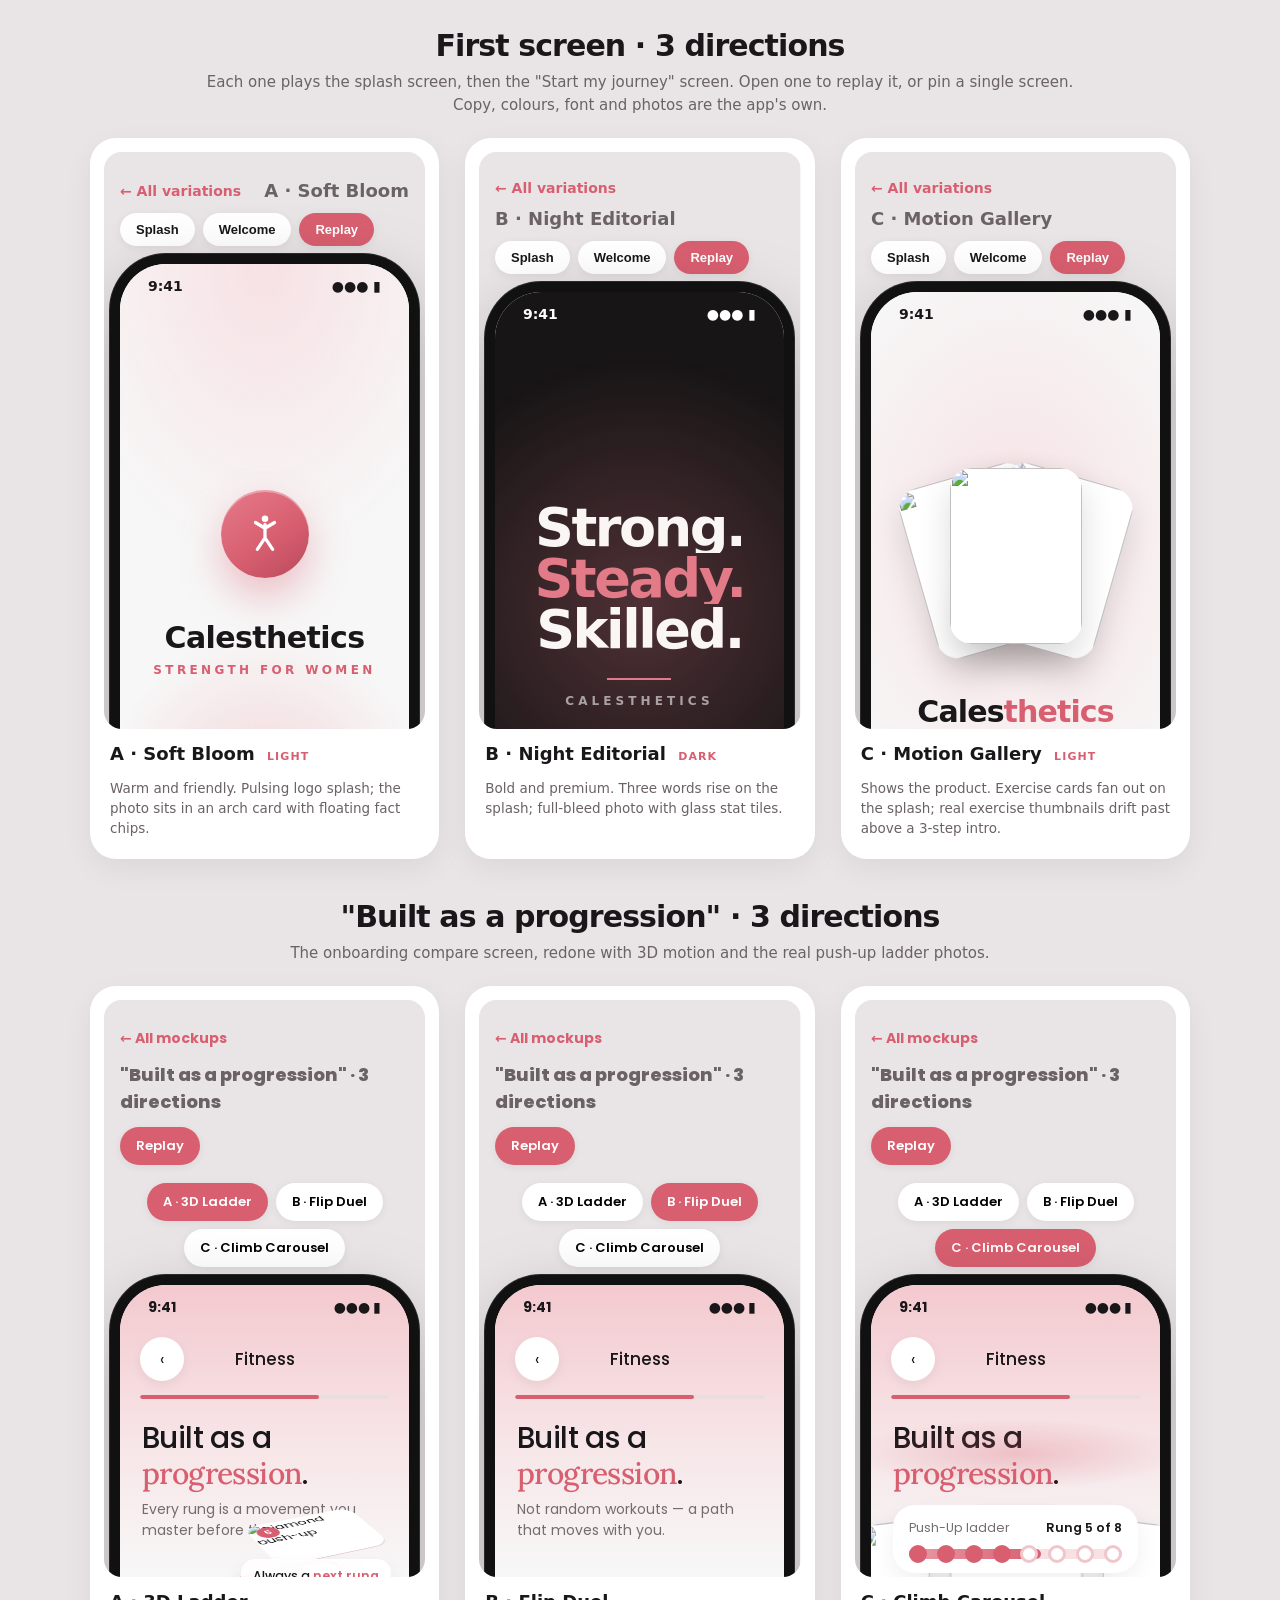
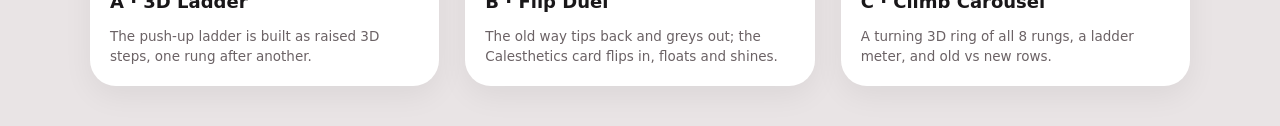
==== ui_mockup/index.html @ 9d2bd15e "Add UI mockups for Calesthetics app with shared styles and animations - Create shared CSS for consis" ====
<!doctype html>
<html lang="en">
<head>
<meta charset="utf-8">
<meta name="viewport" content="width=device-width, initial-scale=1">
<title>First Screen Mockups</title>
<link rel="preconnect" href="https://fonts.googleapis.com">
<link href="https://fonts.googleapis.com/css2?family=Manrope:wght@400;500;600;700;800&display=swap" rel="stylesheet">
<link rel="stylesheet" href="shared.css">
<style>
  body { gap: 22px; }
  header { max-width: 900px; text-align: center; }
  header h1 { font-size: 30px; font-weight: 800; letter-spacing: -.03em; color: var(--ink); }
  header p { margin-top: 8px; color: #6b6265; font-size: 15px; line-height: 1.5; }
  .grid { width: 100%; max-width: 1100px; display: grid; grid-template-columns: repeat(auto-fit, minmax(280px, 1fr)); gap: 26px; }
  .card {
    display: flex; flex-direction: column; gap: 14px; text-decoration: none; color: inherit;
    background: #fff; border-radius: 26px; padding: 14px; box-shadow: 0 10px 30px rgba(0,0,0,.06);
    transition: transform .25s ease, box-shadow .25s ease;
  }
  .card:hover { transform: translateY(-4px); box-shadow: 0 18px 40px rgba(0,0,0,.1); }
  .card iframe { width: 100%; aspect-ratio: 390/700; border: 0; border-radius: 18px; pointer-events: none; background: var(--bg); }
  .card h2 { font-size: 18px; font-weight: 800; padding: 0 6px; }
  .card p { font-size: 13.5px; color: #6b6265; line-height: 1.5; padding: 0 6px 6px; }
  .tag { display: inline-block; margin-left: 6px; font-size: 11px; font-weight: 800; color: var(--rose); letter-spacing: .1em; }
  @media (prefers-color-scheme: dark) {
    :root:not([data-theme="light"]) header h1 { color: #FAF6F4; }
    :root:not([data-theme="light"]) .card { background: #1E1B1C; }
    :root:not([data-theme="light"]) .card h2 { color: #FAF6F4; }
  }
</style>
</head>
<body>
  <header>
    <h1>First screen · 3 directions</h1>
    <p>Each one plays the splash screen, then the "Start my journey" screen. Open one to replay it, or pin a single screen. Copy, colours, font and photos are the app's own.</p>
  </header>
  <div class="grid">
    <a class="card" href="variation-a-soft-bloom.html">
      <iframe src="variation-a-soft-bloom.html" title="A" loading="lazy" tabindex="-1"></iframe>
      <h2>A · Soft Bloom <span class="tag">LIGHT</span></h2>
      <p>Warm and friendly. Pulsing logo splash; the photo sits in an arch card with floating fact chips.</p>
    </a>
    <a class="card" href="variation-b-night-editorial.html">
      <iframe src="variation-b-night-editorial.html" title="B" loading="lazy" tabindex="-1"></iframe>
      <h2>B · Night Editorial <span class="tag">DARK</span></h2>
      <p>Bold and premium. Three words rise on the splash; full-bleed photo with glass stat tiles.</p>
    </a>
    <a class="card" href="variation-c-motion-gallery.html">
      <iframe src="variation-c-motion-gallery.html" title="C" loading="lazy" tabindex="-1"></iframe>
      <h2>C · Motion Gallery <span class="tag">LIGHT</span></h2>
      <p>Shows the product. Exercise cards fan out on the splash; real exercise thumbnails drift past above a 3-step intro.</p>
    </a>
  </div>
  <header style="margin-top:18px">
    <h1>"Built as a progression" · 3 directions</h1>
    <p>The onboarding compare screen, redone with 3D motion and the real push-up ladder photos.</p>
  </header>
  <div class="grid">
    <a class="card" href="progression-screen.html?v=A">
      <iframe src="progression-screen.html?v=A" title="Progression A" loading="lazy" tabindex="-1"></iframe>
      <h2>A · 3D Ladder</h2>
      <p>The push-up ladder is built as raised 3D steps, one rung after another.</p>
    </a>
    <a class="card" href="progression-screen.html?v=B">
      <iframe src="progression-screen.html?v=B" title="Progression B" loading="lazy" tabindex="-1"></iframe>
      <h2>B · Flip Duel</h2>
      <p>The old way tips back and greys out; the Calesthetics card flips in, floats and shines.</p>
    </a>
    <a class="card" href="progression-screen.html?v=C">
      <iframe src="progression-screen.html?v=C" title="Progression C" loading="lazy" tabindex="-1"></iframe>
      <h2>C · Climb Carousel</h2>
      <p>A turning 3D ring of all 8 rungs, a ladder meter, and old vs new rows.</p>
    </a>
  </div>
</body>
</html>
---- ui_mockup/shared.css ----
/* Shared frame + tokens for the Calesthetics first-screen mockups.
   Colours are the app's own (lib/core/theme/app_colors.dart). */
:root {
  --bg: #F7F7F7;
  --surface: #FFFFFF;
  --surface-warm: #F3E9E8;
  --rose: #D85F70;
  --rose-deep: #B94A5B;
  --rose-soft: #F1C6CB;
  --rose-mist: #F7E1E4;
  --ink: #191719;
  --ink-2: #746D70;
  --ink-3: #BDB1B3;
  --line: #DED5D5;
  --night: #171516;
  --night-2: #242021;
  --night-ink: #FAF6F4;
  --night-ink-2: #AAA1A3;
  --night-rose: #E27A88;
  --page: #E9E4E5;
}
@media (prefers-color-scheme: dark) {
  :root:not([data-theme="light"]) { --page: #0E0C0D; }
}
:root[data-theme="dark"] { --page: #0E0C0D; }

* { box-sizing: border-box; margin: 0; padding: 0; }
html, body { background: var(--page); }
body {
  font-family: "Poppins", system-ui, sans-serif;
  color: var(--ink);
  min-height: 100vh;
  display: flex;
  flex-direction: column;
  align-items: center;
  gap: 18px;
  padding: 28px 16px 40px;
}

.topbar {
  width: 100%;
  max-width: 900px;
  display: flex;
  align-items: center;
  justify-content: space-between;
  gap: 12px;
  flex-wrap: wrap;
}
.topbar a { color: var(--rose); font-weight: 700; text-decoration: none; font-size: 14px; }
.topbar h1 { font-size: 18px; font-weight: 800; color: #6b6265; }
.controls { display: flex; gap: 8px; }
.controls button {
  font: 600 13px "Poppins", sans-serif;
  border: 0;
  border-radius: 999px;
  padding: 9px 16px;
  background: #fff;
  color: var(--ink);
  cursor: pointer;
  box-shadow: 0 2px 10px rgba(0,0,0,.06);
}
.controls button.primary { background: var(--rose); color: #fff; }

/* Phone frame: 390 x 844 (iPhone 14 / most Androids in dp). */
.phone {
  position: relative;
  width: min(390px, 100%);
  aspect-ratio: 390 / 844;
  border-radius: 46px;
  overflow: hidden;
  background: var(--bg);
  box-shadow:
    0 0 0 10px #111,
    0 0 0 11px #2a2a2a,
    0 30px 80px rgba(0,0,0,.35);
}
.phone .status {
  position: absolute; inset: 0 0 auto 0; height: 44px; z-index: 50;
  display: flex; align-items: center; justify-content: space-between;
  padding: 0 28px; font-size: 14px; font-weight: 700; pointer-events: none;
}
.phone .status.light { color: #fff; }
.screen { position: absolute; inset: 0; }
.screen[hidden] { display: none !important; }

.note {
  max-width: 560px;
  font-size: 14px;
  line-height: 1.55;
  color: #6b6265;
  text-align: center;
}
.note b { color: var(--ink); }

/* Buttons used on screens */
.cta {
  display: flex; align-items: center; justify-content: space-between;
  width: 100%; height: 58px; border: 0; border-radius: 999px;
  padding: 0 24px; font: 600 17px "Poppins", sans-serif;
  background: var(--rose); color: #fff; cursor: pointer;
  box-shadow: 0 12px 28px rgba(216, 95, 112, .35);
}
.cta svg { width: 22px; height: 22px; }
.login { margin-top: 14px; text-align: center; font-size: 14px; }
.login b { font-weight: 800; }

@media (prefers-reduced-motion: reduce) {
  *, *::before, *::after { animation-duration: 1ms !important; transition-duration: 1ms !important; }
}
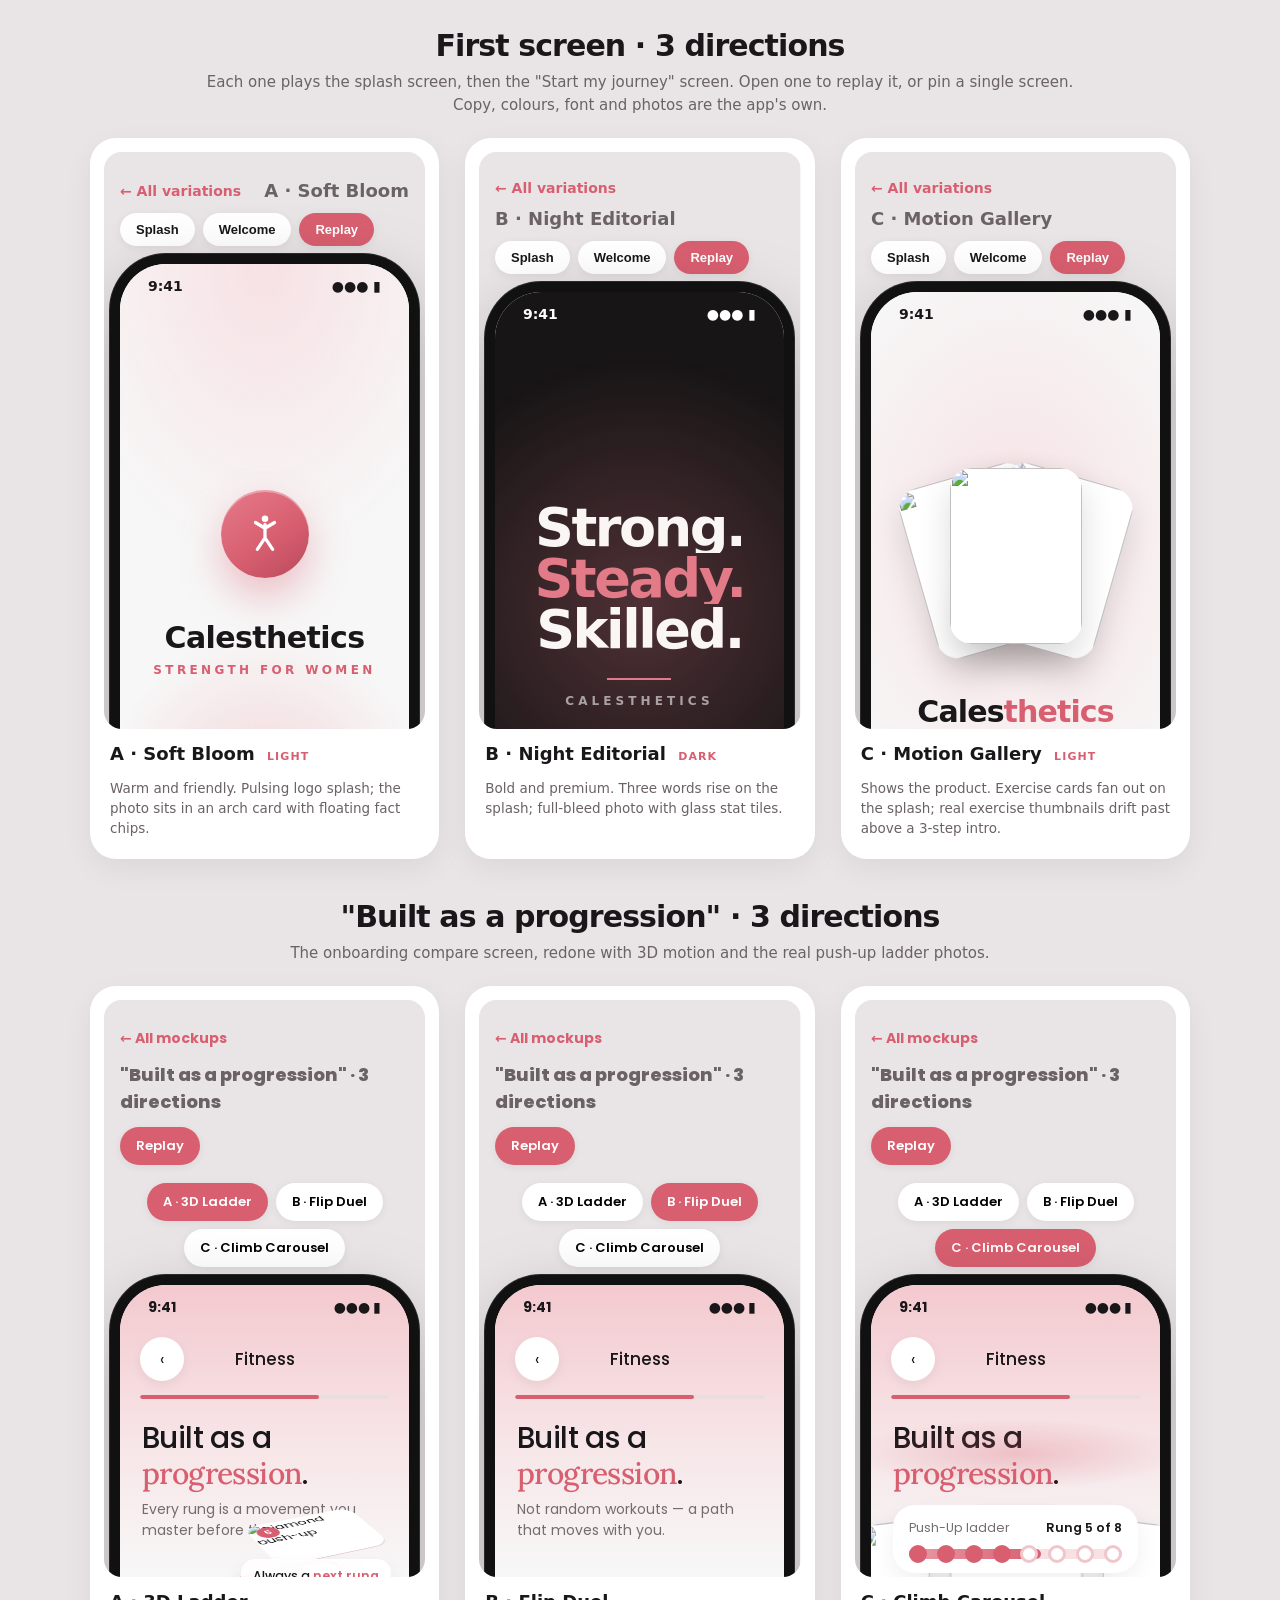
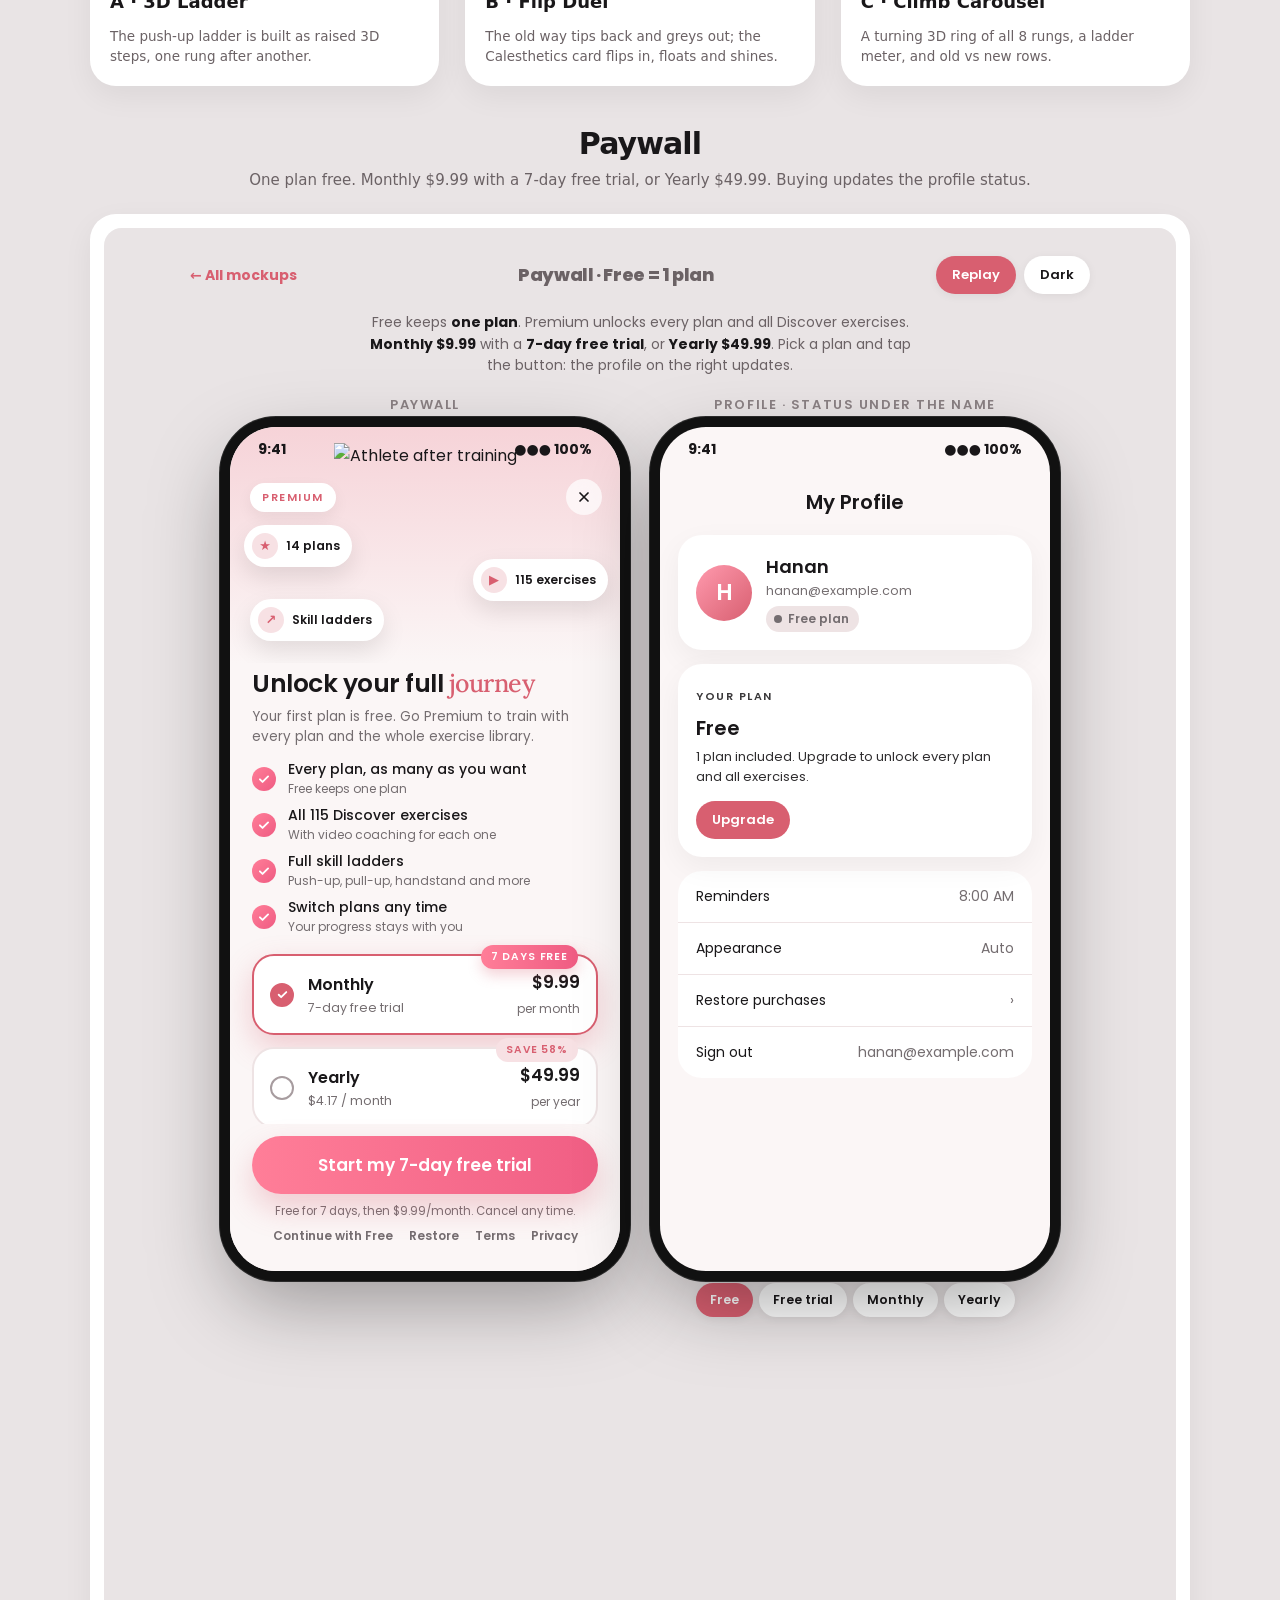
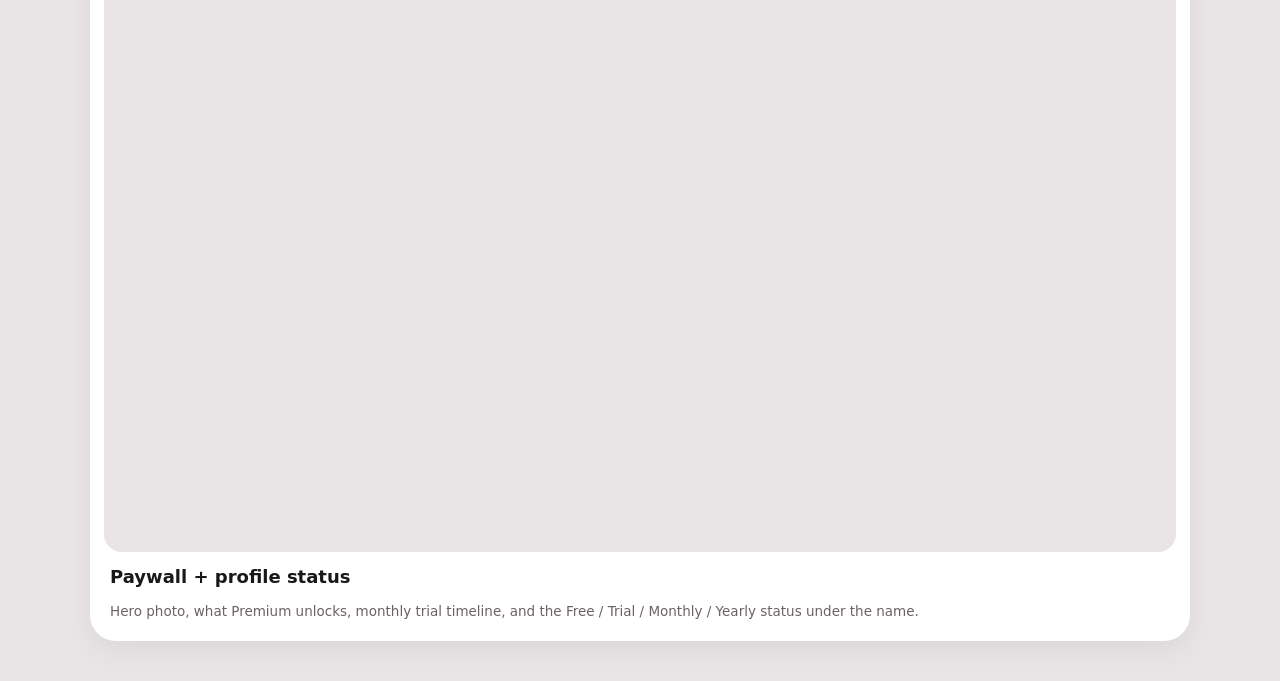
==== commit 45b3d84b: "Paywall: one free plan, Premium monthly (7-day trial) or yearly, RevenueCat-ready - HTML mockup ui_m" ====
--- a/ui_mockup/index.html
+++ b/ui_mockup/index.html
@@ -73,5 +73,16 @@
       <p>A turning 3D ring of all 8 rungs, a ladder meter, and old vs new rows.</p>
     </a>
   </div>
+  <header style="margin-top:18px">
+    <h1>Paywall</h1>
+    <p>One plan free. Monthly $9.99 with a 7-day free trial, or Yearly $49.99. Buying updates the profile status.</p>
+  </header>
+  <div class="grid">
+    <a class="card" href="paywall.html">
+      <iframe src="paywall.html" title="Paywall" loading="lazy" tabindex="-1"></iframe>
+      <h2>Paywall + profile status</h2>
+      <p>Hero photo, what Premium unlocks, monthly trial timeline, and the Free / Trial / Monthly / Yearly status under the name.</p>
+    </a>
+  </div>
 </body>
 </html>
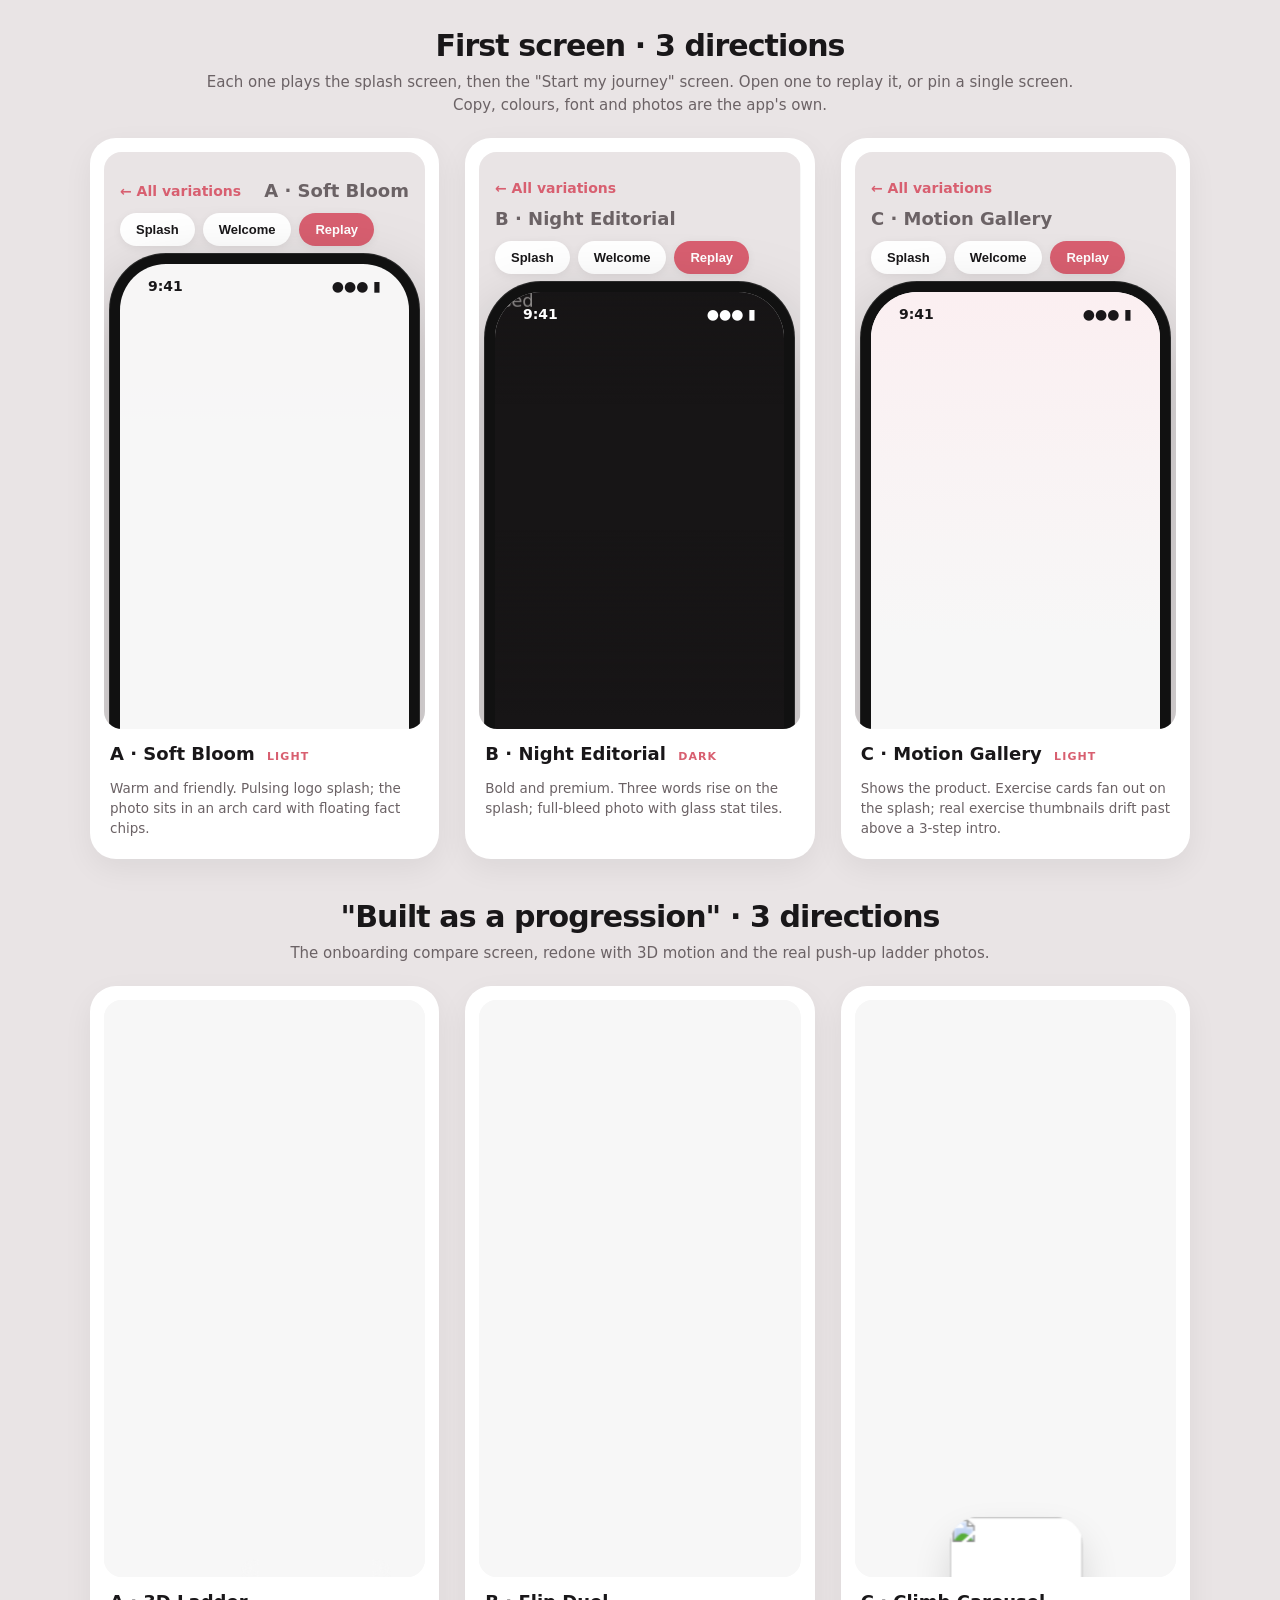
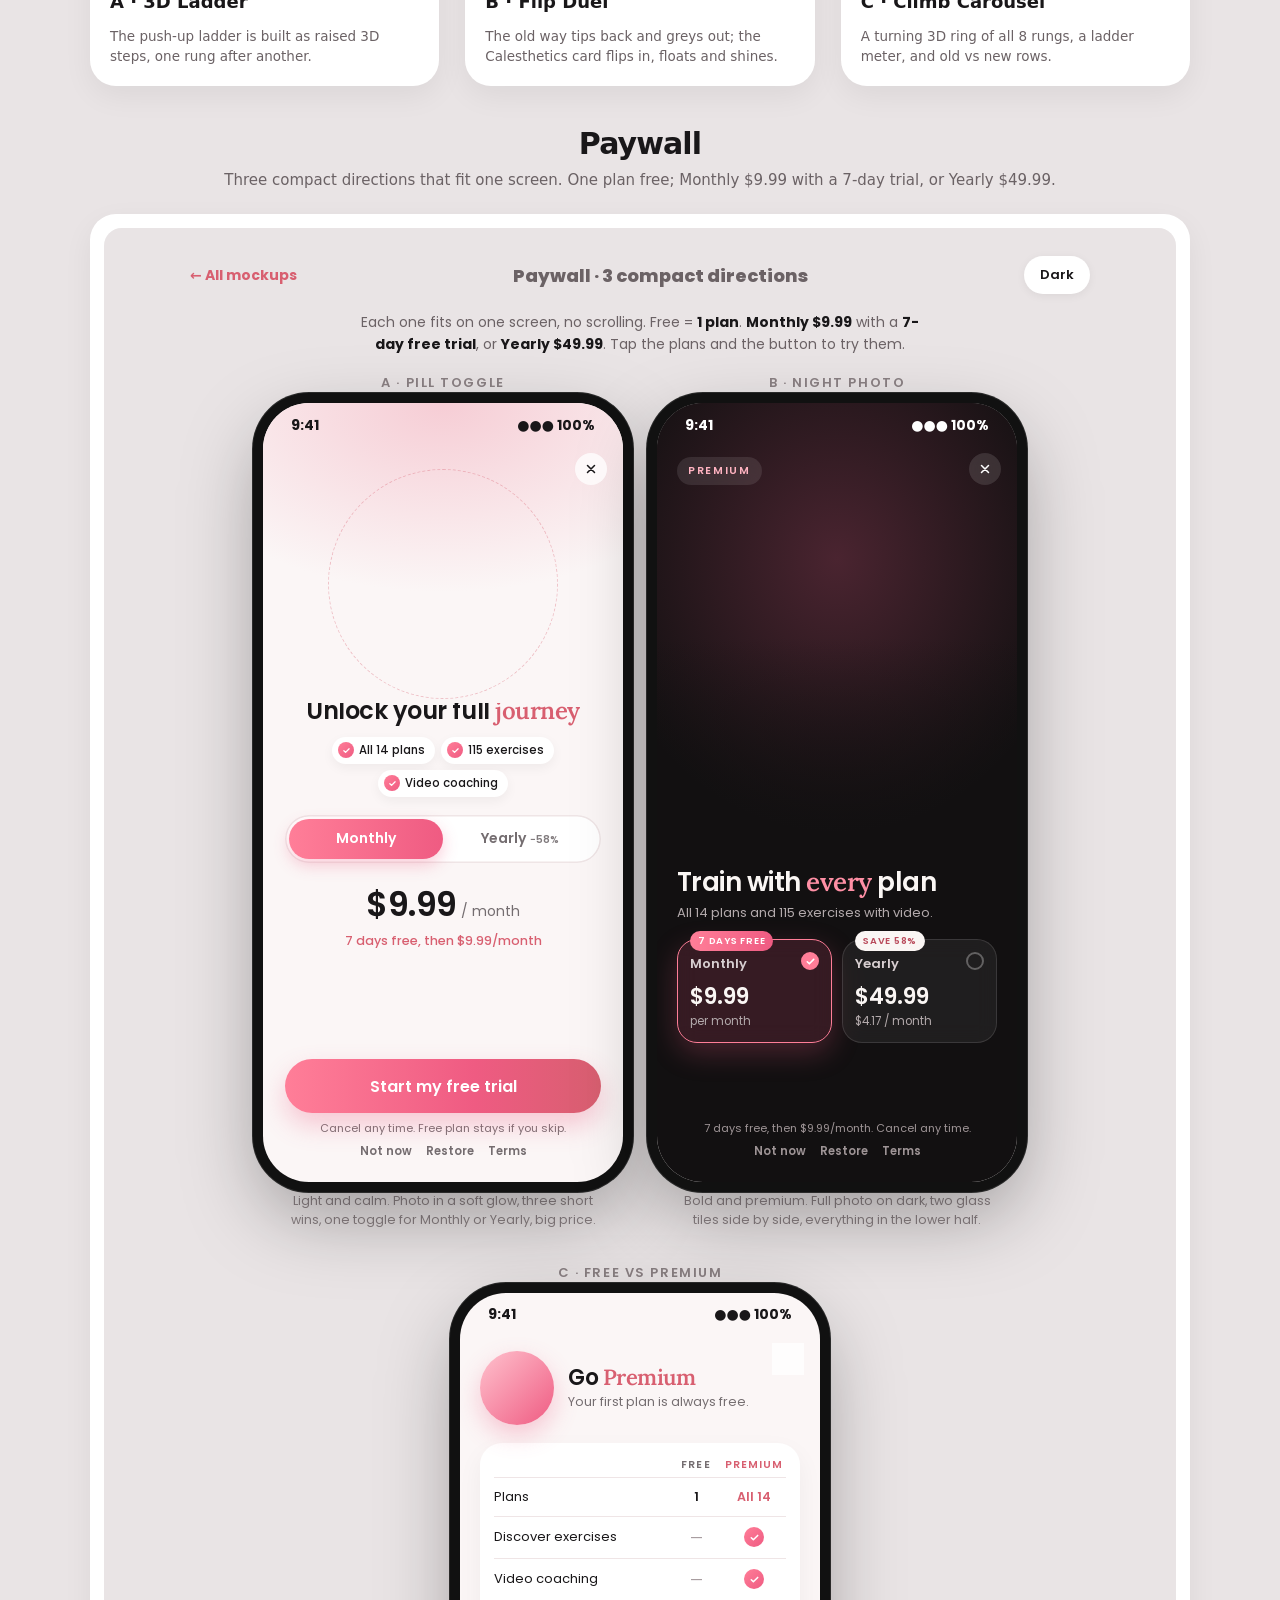
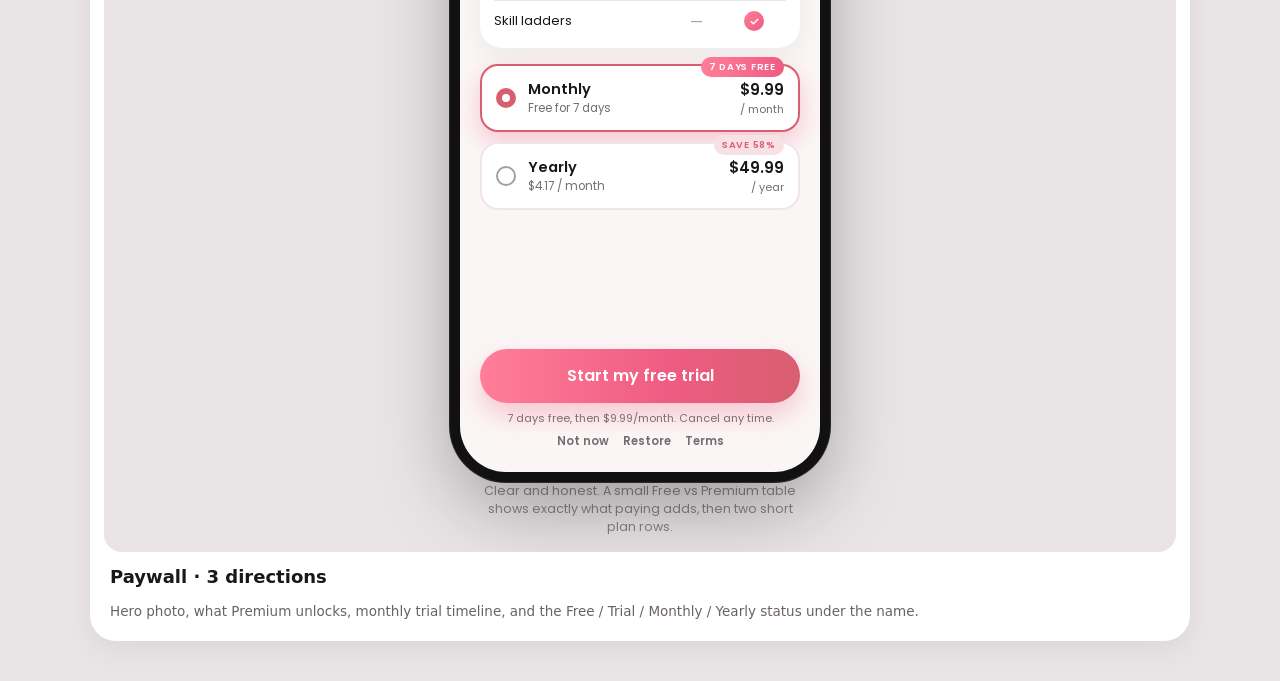
==== commit ad04b799: "Paywall mockup: three compact one-screen directions" ====
--- a/ui_mockup/index.html
+++ b/ui_mockup/index.html
@@ -75,12 +75,12 @@
   </div>
   <header style="margin-top:18px">
     <h1>Paywall</h1>
-    <p>One plan free. Monthly $9.99 with a 7-day free trial, or Yearly $49.99. Buying updates the profile status.</p>
+    <p>Three compact directions that fit one screen. One plan free; Monthly $9.99 with a 7-day trial, or Yearly $49.99.</p>
   </header>
   <div class="grid">
     <a class="card" href="paywall.html">
       <iframe src="paywall.html" title="Paywall" loading="lazy" tabindex="-1"></iframe>
-      <h2>Paywall + profile status</h2>
+      <h2>Paywall · 3 directions</h2>
       <p>Hero photo, what Premium unlocks, monthly trial timeline, and the Free / Trial / Monthly / Yearly status under the name.</p>
     </a>
   </div>
